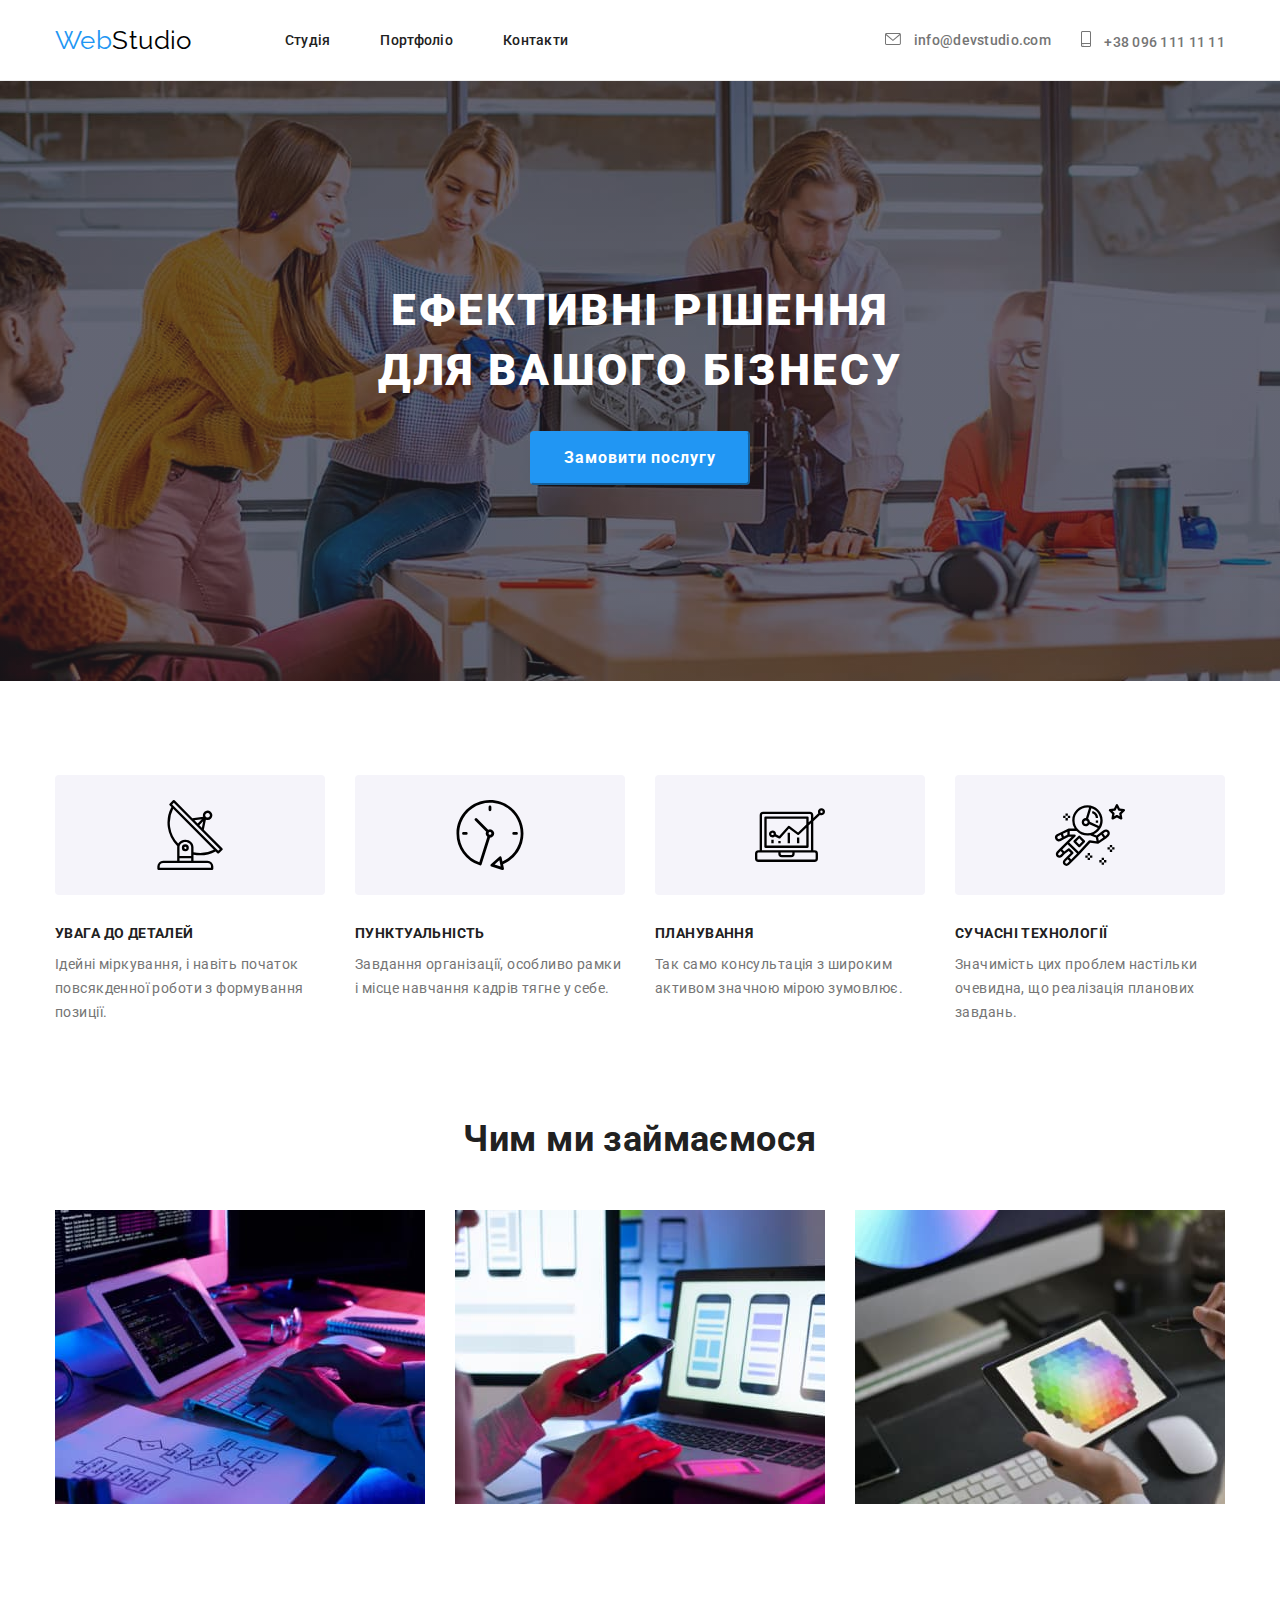
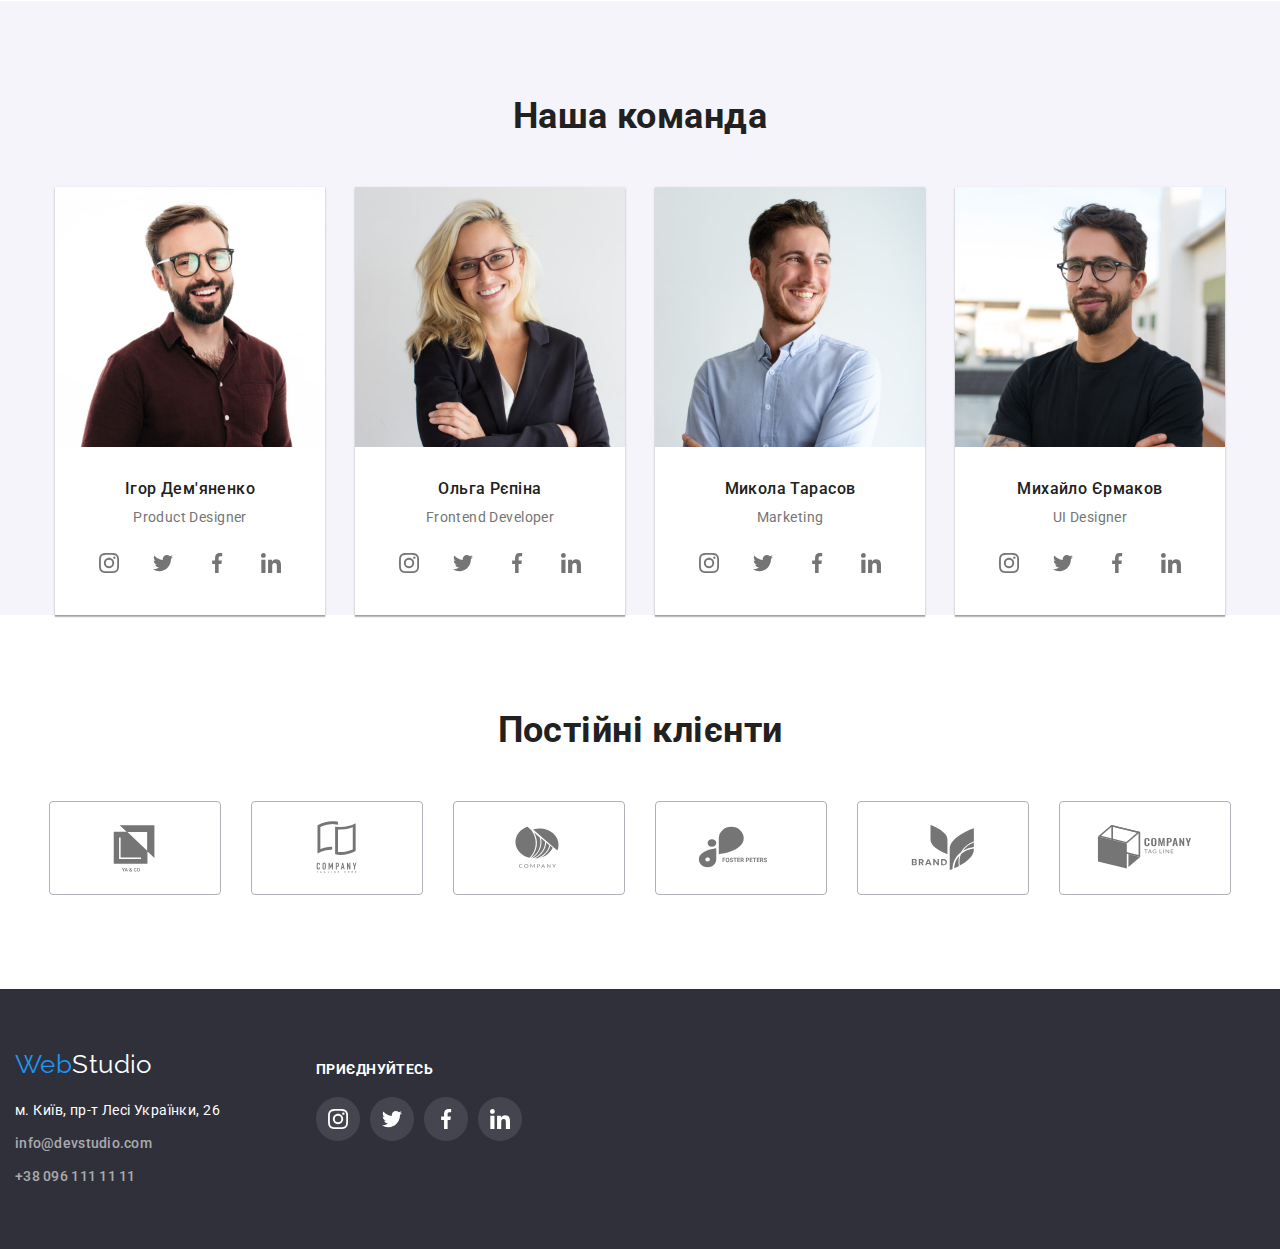
==== index.html @ 9c9692b7 "qqq" ====
<!DOCTYPE html>
<html lang="uk">
<head>
    <meta charset="UTF-8">
    <meta http-equiv="X-UA-Compatible" content="IE=edge">
    <meta name="viewport" content="width=device-width, initial-scale=1.0">
    <title>WebStudio</title>
    <link rel="stylesheet"
        href="https://cdnjs.cloudflare.com/ajax/libs/modern-normalize/1.1.0/modern-normalize.min.css">
    <link rel="stylesheet" href="./css/styles.css">
    <link rel="stylesheet"
        href="https://fonts.googleapis.com/css2?family=Raleway:wght@700&family=Roboto:wght@400;500;700;900&display=swap">
</head>

<body>
    <header class="border">
            <div class="container">
                <nav>
                     <a href="./index.html" class="studio"><span class="span-logo">Web</span>Studio</a>
                    <ul class="ul nav">
                        <li><a href="" class="nav-link">Студія</a></li>
                        <li><a href="./portfolio.html" class="nav-link">Портфоліо</a></li>
                        <li><a href="" class="nav-link">Контакти</a></li>
                    </ul>
                </nav>
                <ul class="ul header">
                    <Li><a href="mailto:info@devstudio.com" class="link">
                        <svg class="header-icon" width="16" height="12">
                        <use href="./img/icon.svg#mail"></use>
                    </svg>
                        info@devstudio.com</a></Li>
                   <Li><a href="tel:+380961111111" class="link">
                    <svg class="header-icon" width="10" height="16">
                        <use href="./img/icon.svg#smartphone"></use>
                    </svg>
                    
                    +38 096 111 11 11</a></Li>
                </ul>
            </div>
        </header>
        <main>
            <section class="main-section heroes">
                <div class="container">
                    <h1 class="main-title">Ефективні рішення<br>для вашого бізнесу</h1>
                    <button type="button" class="main-button">Замовити послугу</button>
                </div>
            </section>
            <section class="section section-tools">
                <div class="container">
                    <h2>
                        <!--Інструменти для рішень-->
                    </h2>
                    <ul class="ul tools">
                        <li class="li-tools">
                            <svg class="icon-tools" width="70px" height="70px">
                                <use href="./img/icon.svg#antenna"></use>
                            </svg>
                            <h3 class="tools-title">УВАГА ДО ДЕТАЛЕЙ</h3>
                            <p class="tools-text">Ідейні міркування, і навіть початок повсякденної роботи з формування позиції.</p>
                        </li>
                        <li class="li-tools">
                            <svg class="icon-tools" width=" 70px" height="70px">
                                <use href="./img/icon.svg#clock"></use>
                            </svg>
                            <h3 class="tools-title">ПУНКТУАЛЬНІСТЬ</h3>
                            <p class="tools-text">Завдання організації, особливо рамки і місце навчання кадрів тягне у себе.</p>
                        </li>
                        <li class="li-tools">
                            <svg class="icon-tools" width=" 70px" height="70px">
                                <use href="./img/icon.svg#diagram"></use>
                            </svg>
                            <h3 class="tools-title">ПЛАНУВАННЯ</h3>
                            <p class="tools-text">Так само консультація з широким активом значною мірою зумовлює.</p>
                        </li>
                        <li class="li-tools">
                            <svg class="icon-tools" width=" 70px" height="70px">
                                <use href="./img/icon.svg#astronaut"></use>
                            </svg>
                            <h3 class="tools-title">СУЧАСНІ ТЕХНОЛОГІЇ</h3>
                            <p class="tools-text">Значимість цих проблем настільки очевидна, що реалізація планових завдань.</p>
                        </li>
                    </ul>
                </div>
            </section>
            <section class="section">
                <div class="container">
                    <h2 class="secondary-title">Чим ми займаємося</h2>
                    <ul class="ul works">
                        <li><img src="./img/pc.jpg" alt="пк" width="370" height="294"></li>
                        <li><img src="./img/smart.jpg" alt="смартфон" width="370" height="294"></li>
                        <li><img src="./img/tablet.jpg" alt="планшет" width="370" height="294"></li>
                    </ul>
                </div>
            </section>
            <section class="section our-team">
                <div class="container">
                    <h2 class="secondary-title">Наша команда</h2>
                    <ul class="ul team">
                        <li class="shadow-team">
                            <img src="./img/designer.jpg" alt="Співробітник" width="270" height="260">
                           <div class="dream-team">
                            <h3 class="team-title">Ігор Дем'яненко</h3>
                            <p lang="en" class="title">Product Designer</p>
                         <div class="icon-team">
                            <div class="icon-hover">
                            <svg class="socials-icon" width="20" height="20">
                                <use href="./img/inst.svg#instagram"></use>
                            </svg>
                            </div>
                            <div class="icon-hover">
                            <svg class="socials-icon" width="20" height="20">
                                <use href="./img/socialset.svg#twitter"></use>
                            </svg>
                            </div>
                            <div class="icon-hover">
                            <svg class="socials-icon" width="20" height="20">
                                <use href="./img/socialset.svg#facebook"></use>
                            </svg>
                            </div>
                            <div class="icon-hover">
                            <svg class="socials-icon" width="20" height="20">
                                <use href="./img/socialset.svg#linkedin"></use>
                            </svg>
                            </div>
                         </div>
             </div>
                    </li>
                        <li class="shadow-team">
                            <img src="./img/frontend.jpg" alt="Співробітник" width="270" height="260">
                            <div class="dream-team">
                            <h3 class="team-title">Ольга Рєпіна</h3>
                            <p lang="en" class="title">Frontend Developer</p>
                            <div class="icon-team">
                                <div class="icon-hover">
                                    <svg class="socials-icon" width="20" height="20">
                                        <use href="./img/inst.svg#instagram"></use>
                                    </svg>
                                </div>
                                <div class="icon-hover">
                                    <svg class="socials-icon" width="20" height="20">
                                        <use href="./img/socialset.svg#twitter"></use>
                                    </svg>
                                </div>
                                <div class="icon-hover">
                                    <svg class="socials-icon" width="20" height="20">
                                        <use href="./img/socialset.svg#facebook"></use>
                                    </svg>
                                </div>
                                <div class="icon-hover">
                                    <svg class="socials-icon" width="20" height="20">
                                        <use href="./img/socialset.svg#linkedin"></use>
                                    </svg>
                                </div>
                            </div>
                        </div>  
                        </li>
                        <li class="shadow-team">
                            <img src="./img/marketing.jpg" alt="Співробітник" width="270" height="260">
                            <div class="dream-team">
                            <h3 class="team-title">Микола Тарасов</h3>
                            <p lang="en" class="title">Marketing</p>
                            <div class="icon-team">
                                <div class="icon-hover">
                                    <svg class="socials-icon" width="20" height="20">
                                        <use href="./img/inst.svg#instagram"></use>
                                    </svg>
                                </div>
                                <div class="icon-hover">
                                    <svg class="socials-icon" width="20" height="20">
                                        <use href="./img/socialset.svg#twitter"></use>
                                    </svg>
                                </div>
                                <div class="icon-hover">
                                    <svg class="socials-icon" width="20" height="20">
                                        <use href="./img/socialset.svg#facebook"></use>
                                    </svg>
                                </div>
                                <div class="icon-hover">
                                    <svg class="socials-icon" width="20" height="20">
                                        <use href="./img/socialset.svg#linkedin"></use>
                                    </svg>
                                </div>
                            </div>
                        </div> 
                        </li>
                        <li class="shadow-team">
                            <img src="./img/ui.jpg" alt="Співробітник" width="270" height="260">
                            <div class="dream-team">
                            <h3 class="team-title">Михайло Єрмаков</h3>
                            <p lang="en" class="title">UI Designer</p>
                            <div class="icon-team">
                                <div class="icon-hover">
                                    <svg class="socials-icon" width="20" height="20">
                                        <use href="./img/inst.svg#instagram"></use>
                                    </svg>
                                </div>
                                <div class="icon-hover">
                                    <svg class="socials-icon" width="20" height="20">
                                        <use href="./img/socialset.svg#twitter"></use>
                                    </svg>
                                </div>
                                <div class="icon-hover">
                                    <svg class="socials-icon" width="20" height="20">
                                        <use href="./img/socialset.svg#facebook"></use>
                                    </svg>
                                </div>
                                <div class="icon-hover">
                                    <svg class="socials-icon" width="20" height="20">
                                        <use href="./img/socialset.svg#linkedin"></use>
                                    </svg>
                                </div>
                            </div>
                            </div>
                        </li>
                    </ul>
                </div>
            </section>
            <section class="section container">
                <h2 class="secondary-title">Постійні клієнти</h2>
                <ul class="ul client">
                    <li class="icon-client">
                        <svg class="box-client" width="106" height="60">
                            <use href="./img/icon.svg#Logo"></use>
                        </svg>
                        <li class="icon-client">
                            <svg class="box-client" width="106" height="60">
                                <use href="./img/icon.svg#Logoa"></use>
                            </svg>
                        </li>
                        <li class="icon-client">
                            <svg class="box-client" width="106" height="60">
                                <use href="./img/icon.svg#Logob"></use>
                            </svg>
                        </li>
                        <li class="icon-client">
                            <svg class="box-client" width="106" height="60">
                                <use href="./img/icon.svg#Logoc"></use>
                            </svg>
                        </li>
                        <li class="icon-client">
                            <svg class="box-client" width="106" height="60">
                                <use href="./img/icon.svg#Logod"></use>
                            </svg>
                        </li>
                        <li class="icon-client">
                            <svg class="box-client" width="106" height="60">
                                <use href="./img/icon.svg#Logoe"></use>
                            </svg>
                        </li>
                    
                </ul>
            </section>
            
        </main>
        <footer class="footer">
            <div class="ttt">
            <div class="container join">
                <a href="./index.html" class="studio-footer"><span class="span-logo">Web</span>Studio</a>
                <address class="footer-address">
                    <ul class="ul tttt">
                        <li><a href="https://goo.gl/maps/Uojgi36pU9A2yynF6" class="address-link">м. Київ, пр-т Лесі
                                Українки, 26</a></li>
                        <li><a href="mailto:info@devstudio.com" class="link">info@devstudio.com</a></li>
                        <li><a href="tel:+380961111111" class="link">+38 096 111 11 11</a></li>
                    </ul>
                </address>
            </div>
        <div class="icon-teams">
            <h3 class="social-title">приєднуйтесь</h3>
            <ul class="last">
                <li class="icon-hovers">
                    <svg class="socials-icon" width="20" height="20">
                        <use href="./img/inst.svg#instagram"></use>
                    </svg>
                </li>
                <li class="icon-hovers">
                    <svg class="socials-icon" width="20" height="20">
                        <use href="./img/socialset.svg#twitter"></use>
                    </svg>
                </li>
                <li class="icon-hovers">
                    <svg class="socials-icon" width="20" height="20">
                        <use href="./img/socialset.svg#facebook"></use>
                    </svg>
                </li>
                <li class="icon-hovers">
                    <svg class="socials-icon" width="20" height="20">
                        <use href="./img/socialset.svg#linkedin"></use>
                    </svg>
                </li>
                </ul>
            </div>
        </div>
        </footer>
   </body>
</html>
---- css/styles.css ----
:root {
    --accent-color: #2196F3;
    --primery-color: #ffffff;
    --primery-text-color: #212121;
    --secondary-text-color: #757575;
    --secondary-wite-color: #F5F4FA;
}

body {
    background-color: var(--primery-color);
    color: var(--secondary-text-color);
    font-family: Roboto, sans-serif;
    font-weight: 400;
    letter-spacing: 0.03em;
    font-size: 14px;
    max-width: 1600px;
    margin-left: auto;
    margin-right: auto;
}

h1,
h2,
h3,
ul,
p {
    margin: 0;
    padding: 0;
}

.container {
    width: 1200px;
    padding-left: 15px;
    padding-right: 15px;
    margin-left: auto;
    margin-right: auto;
}



/* Лого */
.studio {
    color: #000000;
    font-family: raleway, sans-serif;
    font-size: 26px;
    line-height: 1.17;
    text-decoration: none;
    display: inline-block;
    margin-right: 93px;
}

.studio-footer {
    color: var(--primery-color);
    font-family: raleway, sans-serif;
    font-size: 26px;
    line-height: 1.17;
    text-decoration: none;
    display: inline-block;
    margin-bottom: 20px;
}

.span-logo,
.nav .current {
    color: var(--accent-color);
}

/*Посилання*/
.nav-link:hover,
.link:hover,
.nav-link:focus,
.link:focus,
.footer-address a:focus,
.footer-address a:hover {
    color: var(--accent-color);
}

.ul {
    list-style: none;
}

/* Навігація */
.nav-link {
    color: var(--primery-text-color);
    font-weight: 500;
    line-height: 1.17;
    letter-spacing: 0.02em;
    text-decoration: none;
    display: block;
    padding-top: 32px;
    padding-bottom: 32px;
}

.nav {
    display: flex;
}

.nav li:not(:last-child) {
    margin-right: 50px;
}

.link {
    color: var(--secondary-text-color);
    font-weight: 500;
    line-height: 1.17;
    letter-spacing: 0.02em;
    text-decoration: none;
}

.header {
    display: flex;
    margin-left: auto;
}

.header li:not(:last-child) {
    margin-right: 30px;
}

.container nav {
    display: flex;
    align-items: center;
}

header .container {
    display: flex;
   
}
.header-icon {
    margin-right: 10px;
    fill: currentColor;
}
.header{
align-items: center;}

.border {
    border-bottom: 1px solid #ECECEC
}

/* Герой */
.main-title {
    color: var(--primery-color);
    font-weight: 900;
    font-size: 44px;
    text-transform: uppercase;
    line-height: 1.36;
    letter-spacing: 0.06em;}

.main-button {
    background-color: var(--accent-color);
    color: var(--primery-color);
    border-color: var(--accent-color);
    cursor: pointer;
    font-size: 16px;
    line-height: 1.88;
    letter-spacing: 0.06em;
    margin-top: 30px;
    padding: 10px 32px;
    border-radius: 4px;
    font-weight: 700;
}

.main-section {
    padding-top: 200px;
    padding-bottom: 200px;
    text-align: center;
    margin-left: auto;
    margin-right: auto;
    
}
.heroes {
    background-color: #2F303A;
    background-image: linear-gradient(to right,
   rgba(47, 48, 58, 0.4),
   rgba(47, 48, 58, 0.4)),
     url(../img/heroes.jpg);
    max-width: 1600px;
    height: 600px;
    margin-left: auto;
    margin-right: auto;
    background-position: center;
}
    

/* Інструменти*/
.tools-title {
    color: var(--primery-text-color);
    font-size: 14px;
    line-height: 1.17;
    margin-bottom: 10px;
}

.secondary-title {
    color: var(--primery-text-color);
    font-size: 36px;
    line-height: 1.17;
    margin-bottom: 50px;
    text-align: center;
}

.section {
    padding-top: 94px;
    padding-bottom: 94px;
}

.icon-tools {
    display: flex;
    background-position: center;
    width: 270px;
    height: 120px;
    margin-right: 30px;
    padding-top: 25px;
    padding-bottom: 25px;
    border-radius: 4px;
    background: #F5F4FA;
    margin-bottom: 30px;
}



.tools-text{line-height: 24px;
}

.tools {
    display: flex;
    flex-wrap: wrap;
    }
    
.section-tools{ padding-bottom: 0%;}
.li-tools {
    width: calc((100% - 90px) / 4);
}

.li-tools:not(:last-child) {
    margin-right: 30px;
}

/*Роботи*/
.works {
    display: flex;
    align-items: center;
}

.works li:not(:last-child) {
    margin-right: 30px;
}

/*Команда*/
.dream-team{
    padding-top: 30px;
    padding-bottom: 30px;
}
.team-title {
    color: var(--primery-text-color);
    font-weight: 500;
    font-size: 16px;
    line-height: 1.17;
    text-align: center;
}

.title {
    margin-top: 10px;
    text-align: center;
}

.team {
    display: flex;
   
}

.shadow-team{
    box-shadow: 0px 1px 3px rgba(0, 0, 0, 0.12), 0px 1px 1px rgba(0, 0, 0, 0.14), 0px 2px 1px rgba(0, 0, 0, 0.2);
}
.team li:not(:last-child) {
    margin-right: 30px;
    
}

.our-team {
    background-color: var(--secondary-wite-color);
    padding-bottom: 0px;
}

.team li {
    background-color: var(--primery-color);
}

/*Футер*/
.footer {
    padding-top: 60px;
    padding-bottom: 60px;
    background-color: #2F303A;
    }


.footer-address a {
    color: rgba(256, 256, 256, 0.6);
    line-height: 1.71;
    text-decoration: none;
    font-style: normal;
}

.footer-address li:not(:last-child) {
    margin-bottom: 9px;
}

.footer-address .address-link {
    color: var(--primery-color);
    text-decoration: none;
    
}

/* Фільтр портфоліо*/
.button {
    cursor: pointer;
    font-family: roboto, sans-serif;
    font-style: normal;
    font-weight: 500;
    font-size: 16px;
    line-height: 1.63;
    letter-spacing: 0.03em;
    padding-top: 6px;
    padding-bottom: 6px;
    border-radius: 4px;
    border: none;
     padding-left: 22px; 
    padding-right: 22px;
}
.button-filter{margin-bottom: 50px;}

.button:hover,
.button:focus {
    color: var(--primery-color);
    background-color: var(--accent-color);
    border-color: var(--accent-color);
    box-shadow: 0px 3px 1px rgba(0, 0, 0, 0.1), 0px 1px 2px rgba(0, 0, 0, 0.08), 0px 2px 2px rgba(0, 0, 0, 0.12);
}

.button-filter {
    display: flex;
    justify-content: center;
}


.button-filter li:not(:last-child) {
    margin-right: 8px;
}
.filter{ padding: 20px 24px;
border-bottom: 1px solid #EEEEEE;
border-right: 1px solid #EEEEEE;
border-left: 1px solid #EEEEEE;}


.portfolio-title {
    color: var(--primery-text-color);
    font-size: 18px;
    line-height: 2;
    letter-spacing: 0.06em;
    margin-bottom: 4px;

}

.portfolio-text {
    font-size: 16px;
    line-height: 1.88;
    font-weight: 400;
}

.portfolio {
    display: flex;
    flex-wrap: wrap;
    
}

.portfolio li {
    margin-bottom: 30px;
    margin-right: 30px;
}

.portfolio li:nth-child(3n) {
    margin-right: 0px;
}

.portfolio li:nth-last-child(-n + 3) {
    margin-bottom: 0px;
}

.portfolio li:hover,
.portfolio li:focus {
    box-shadow: 0px 1px 1px rgba(0, 0, 0, 0.12), 0px 4px 4px rgba(0, 0, 0, 0.06), 1px 4px 6px rgba(0, 0, 0, 0.16);
}

.portfolio .link {
    cursor: default;
    color: var(--secondary-text-color);
}

.current {
    text-decoration: none;
}

.dream-team{
    text-align: center;
    justify-content: center;
}
.icon-team{
    display: flex;
     margin-top: 16px;
     fill: currentColor;
     justify-content: center;
     
}
.icon-hover{
        display: flex;
        height: 44px;
        width: 44px;
        padding: 12px;
        border-radius: 50%;
        margin-right: 10px;
 }
.icon-hover:last-child{margin-right: 0px;}
.icon-hover:hover,
.icon-hover:focus {
    cursor: pointer;
    background-color: var(--accent-color);
    fill: var(--primery-color);}

    .client{
            fill: currentColor;
            
            display: flex;
            margin-top: 50px;
            text-align: center;
        justify-content: center;}
.icon-client{
    display: flex;  
    padding-left: 32px; 
    padding-right: 32px;
    padding-top: 16px;
    padding-bottom: 16px;
    border: 1px solid #AFB1B8;
    margin-right: 30px;
    border-radius: 4px;
}
            
.icon-client:last-child{margin-right: 0px;}
.icon-client:hover, .icon-client:focus{cursor: pointer;
    background-color: var(--accent-color);
    fill: var(--primery-color);
}
.social-title{
    display: flex;
    font-size: 14px;
     line-height: 1.17;
      font-weight: 700;
    color: var(--primery-color);
    text-transform: uppercase;
    margin-bottom: 20px;
    margin-top: 12px;
}
.icon-hovers{
        display: flex;
        height: 44px;
        width: 44px;
        padding: 12px;
        border-radius: 50%;
        margin-right: 10px;
        background-image: linear-gradient(to right,
                    rgba(255, 255, 255, 0.1),
                    rgba(255, 255, 255, 0.1));
}
.icon-teams {
    margin-left: 70px;
    fill: white;
    }
.icon-hovers:focus, .icon-hovers:hover{
    cursor: pointer;
      background-color: var(--accent-color);
    fill: var(--primery-color);
    }


.last{display: flex;
align-items: center;}
.footer{display: flex;}
.ttt{display: flex;}
  .join{width: 246px;}
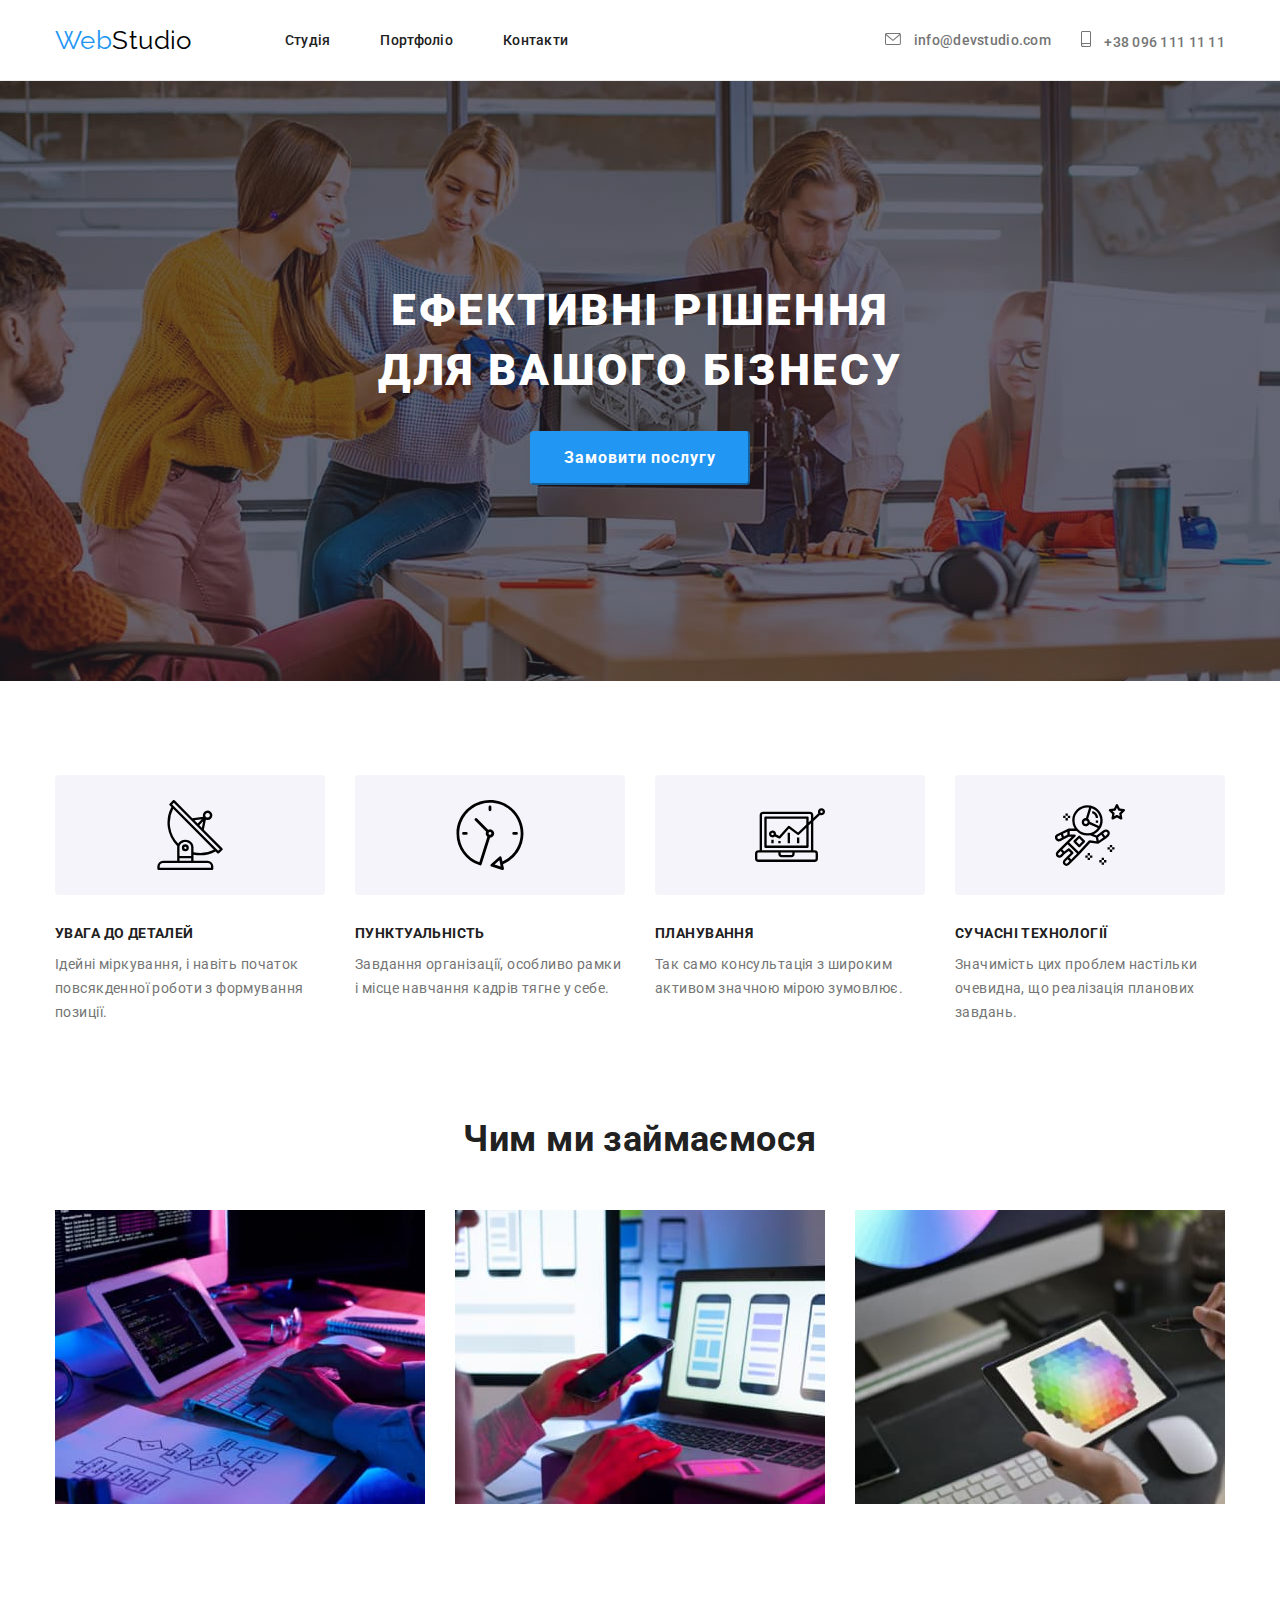
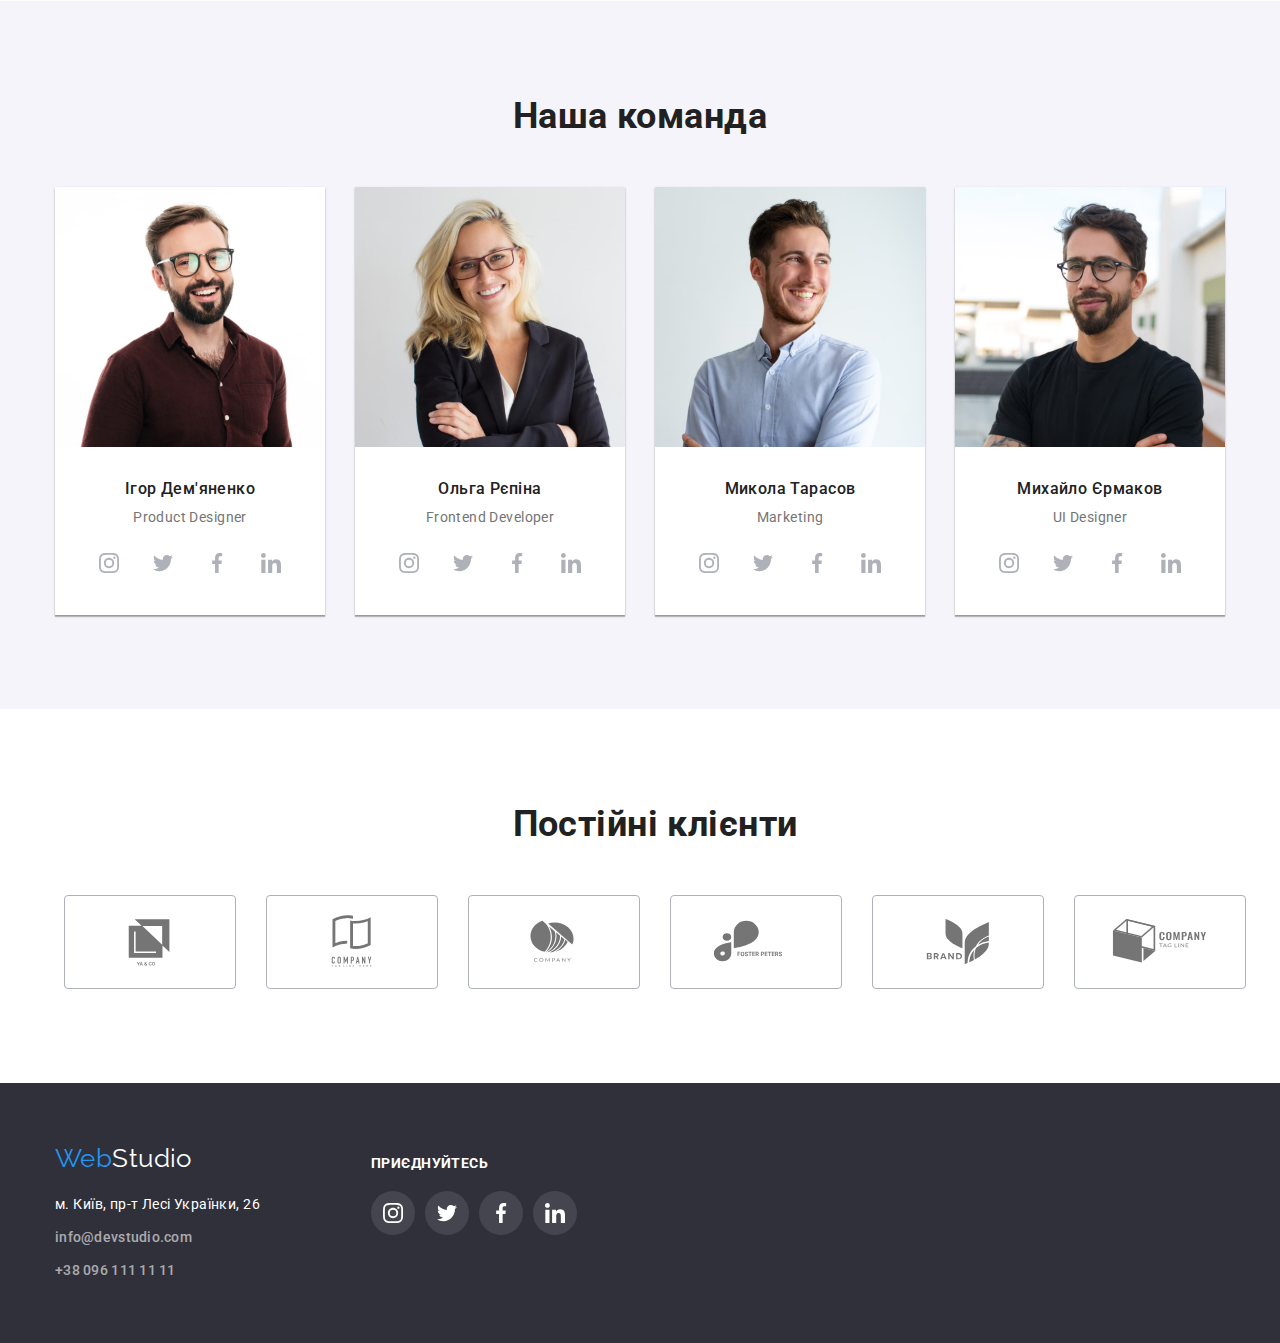
==== commit b9321ee7: "focus" ====
--- a/index.html
+++ b/index.html
@@ -52,30 +52,38 @@
                     </h2>
                     <ul class="ul tools">
                         <li class="li-tools">
-                            <svg class="icon-tools" width="70px" height="70px">
+                            <div class="icon-tools"  tabindex="0">
+                            <svg class="antenna" width="70" height="70">
                                 <use href="./img/icon.svg#antenna"></use>
                             </svg>
+                            </div>
                             <h3 class="tools-title">УВАГА ДО ДЕТАЛЕЙ</h3>
                             <p class="tools-text">Ідейні міркування, і навіть початок повсякденної роботи з формування позиції.</p>
                         </li>
                         <li class="li-tools">
-                            <svg class="icon-tools" width=" 70px" height="70px">
+                            <div class="icon-tools"  tabindex="0">
+                            <svg class="clock" width=" 70" height="70">
                                 <use href="./img/icon.svg#clock"></use>
                             </svg>
+                            </div>
                             <h3 class="tools-title">ПУНКТУАЛЬНІСТЬ</h3>
                             <p class="tools-text">Завдання організації, особливо рамки і місце навчання кадрів тягне у себе.</p>
                         </li>
                         <li class="li-tools">
-                            <svg class="icon-tools" width=" 70px" height="70px">
+                            <div class="icon-tools"  tabindex="0">
+                            <svg class="diagram" width=" 70" height="70">
                                 <use href="./img/icon.svg#diagram"></use>
                             </svg>
+                            </div>
                             <h3 class="tools-title">ПЛАНУВАННЯ</h3>
                             <p class="tools-text">Так само консультація з широким активом значною мірою зумовлює.</p>
                         </li>
                         <li class="li-tools">
-                            <svg class="icon-tools" width=" 70px" height="70px">
+                            <div class="icon-tools"  tabindex="0">
+                            <svg class="astronaut" width=" 70" height="70">
                                 <use href="./img/icon.svg#astronaut"></use>
                             </svg>
+                            </div>
                             <h3 class="tools-title">СУЧАСНІ ТЕХНОЛОГІЇ</h3>
                             <p class="tools-text">Значимість цих проблем настільки очевидна, що реалізація планових завдань.</p>
                         </li>
@@ -102,22 +110,22 @@
                             <h3 class="team-title">Ігор Дем'яненко</h3>
                             <p lang="en" class="title">Product Designer</p>
                          <div class="icon-team">
-                            <div class="icon-hover">
+                            <div class="icon-hover"  tabindex="0">
                             <svg class="socials-icon" width="20" height="20">
                                 <use href="./img/inst.svg#instagram"></use>
                             </svg>
                             </div>
-                            <div class="icon-hover">
+                            <div class="icon-hover"  tabindex="0">
                             <svg class="socials-icon" width="20" height="20">
                                 <use href="./img/socialset.svg#twitter"></use>
                             </svg>
                             </div>
-                            <div class="icon-hover">
+                            <div class="icon-hover"  tabindex="0">
                             <svg class="socials-icon" width="20" height="20">
                                 <use href="./img/socialset.svg#facebook"></use>
                             </svg>
                             </div>
-                            <div class="icon-hover">
+                            <div class="icon-hover"  tabindex="0">
                             <svg class="socials-icon" width="20" height="20">
                                 <use href="./img/socialset.svg#linkedin"></use>
                             </svg>
@@ -131,22 +139,22 @@
                             <h3 class="team-title">Ольга Рєпіна</h3>
                             <p lang="en" class="title">Frontend Developer</p>
                             <div class="icon-team">
-                                <div class="icon-hover">
+                                <div class="icon-hover"  tabindex="0">
                                     <svg class="socials-icon" width="20" height="20">
                                         <use href="./img/inst.svg#instagram"></use>
                                     </svg>
                                 </div>
-                                <div class="icon-hover">
+                                <div class="icon-hover"  tabindex="0">
                                     <svg class="socials-icon" width="20" height="20">
                                         <use href="./img/socialset.svg#twitter"></use>
                                     </svg>
                                 </div>
-                                <div class="icon-hover">
+                                <div class="icon-hover"  tabindex="0">
                                     <svg class="socials-icon" width="20" height="20">
                                         <use href="./img/socialset.svg#facebook"></use>
                                     </svg>
                                 </div>
-                                <div class="icon-hover">
+                                <div class="icon-hover"  tabindex="0">
                                     <svg class="socials-icon" width="20" height="20">
                                         <use href="./img/socialset.svg#linkedin"></use>
                                     </svg>
@@ -160,22 +168,22 @@
                             <h3 class="team-title">Микола Тарасов</h3>
                             <p lang="en" class="title">Marketing</p>
                             <div class="icon-team">
-                                <div class="icon-hover">
+                                <div class="icon-hover"  tabindex="0">
                                     <svg class="socials-icon" width="20" height="20">
                                         <use href="./img/inst.svg#instagram"></use>
                                     </svg>
                                 </div>
-                                <div class="icon-hover">
+                                <div class="icon-hover"  tabindex="0">
                                     <svg class="socials-icon" width="20" height="20">
                                         <use href="./img/socialset.svg#twitter"></use>
                                     </svg>
                                 </div>
-                                <div class="icon-hover">
+                                <div class="icon-hover"  tabindex="0">
                                     <svg class="socials-icon" width="20" height="20">
                                         <use href="./img/socialset.svg#facebook"></use>
                                     </svg>
                                 </div>
-                                <div class="icon-hover">
+                                <div class="icon-hover"  tabindex="0">
                                     <svg class="socials-icon" width="20" height="20">
                                         <use href="./img/socialset.svg#linkedin"></use>
                                     </svg>
@@ -189,22 +197,22 @@
                             <h3 class="team-title">Михайло Єрмаков</h3>
                             <p lang="en" class="title">UI Designer</p>
                             <div class="icon-team">
-                                <div class="icon-hover">
+                                <div class="icon-hover"  tabindex="0">
                                     <svg class="socials-icon" width="20" height="20">
                                         <use href="./img/inst.svg#instagram"></use>
                                     </svg>
                                 </div>
-                                <div class="icon-hover">
+                                <div class="icon-hover"  tabindex="0">
                                     <svg class="socials-icon" width="20" height="20">
                                         <use href="./img/socialset.svg#twitter"></use>
                                     </svg>
                                 </div>
-                                <div class="icon-hover">
+                                <div class="icon-hover"  tabindex="0">
                                     <svg class="socials-icon" width="20" height="20">
                                         <use href="./img/socialset.svg#facebook"></use>
                                     </svg>
                                 </div>
-                                <div class="icon-hover">
+                                <div class="icon-hover"  tabindex="0">
                                     <svg class="socials-icon" width="20" height="20">
                                         <use href="./img/socialset.svg#linkedin"></use>
                                     </svg>
@@ -216,45 +224,48 @@
                 </div>
             </section>
             <section class="section container">
+            <div class="container">
                 <h2 class="secondary-title">Постійні клієнти</h2>
+                
                 <ul class="ul client">
-                    <li class="icon-client">
+                    <li class="icon-client"  tabindex="0">
                         <svg class="box-client" width="106" height="60">
-                            <use href="./img/icon.svg#Logo"></use>
+                            <use  href="./img/icon.svg#Logo"></use>
                         </svg>
-                        <li class="icon-client">
+                        <li class="icon-client"  tabindex="0">
                             <svg class="box-client" width="106" height="60">
                                 <use href="./img/icon.svg#Logoa"></use>
                             </svg>
                         </li>
-                        <li class="icon-client">
-                            <svg class="box-client" width="106" height="60">
-                                <use href="./img/icon.svg#Logob"></use>
-                            </svg>
-                        </li>
-                        <li class="icon-client">
-                            <svg class="box-client" width="106" height="60">
-                                <use href="./img/icon.svg#Logoc"></use>
-                            </svg>
-                        </li>
-                        <li class="icon-client">
-                            <svg class="box-client" width="106" height="60">
-                                <use href="./img/icon.svg#Logod"></use>
-                            </svg>
-                        </li>
-                        <li class="icon-client">
-                            <svg class="box-client" width="106" height="60">
-                                <use href="./img/icon.svg#Logoe"></use>
+                        <li class="icon-client"  tabindex="0">
+                            <svg class="box-client" width="106" height="60">
+                                <use  href="./img/icon.svg#Logob"></use>
+                            </svg>
+                        </li>
+                        <li class="icon-client"  tabindex="0">
+                            <svg class="box-client" width="106" height="60">
+                                <use   href="./img/icon.svg#Logoc"></use>
+                            </svg>
+                        </li>
+                        <li class="icon-client"  tabindex="0">
+                            <svg class="box-client" width="106" height="60">
+                                <use   href="./img/icon.svg#Logod"></use>
+                            </svg>
+                        </li>
+                        <li class="icon-client" tabindex="0">
+                            <svg class="box-client" width="106" height="60">
+                                <use   href="./img/icon.svg#Logoe"></use>
                             </svg>
                         </li>
                     
                 </ul>
+            </div>
             </section>
             
         </main>
         <footer class="footer">
-            <div class="ttt">
-            <div class="container join">
+            <div class="ttt container">
+            <div class="join">
                 <a href="./index.html" class="studio-footer"><span class="span-logo">Web</span>Studio</a>
                 <address class="footer-address">
                     <ul class="ul tttt">
@@ -268,27 +279,32 @@
         <div class="icon-teams">
             <h3 class="social-title">приєднуйтесь</h3>
             <ul class="last">
-                <li class="icon-hovers">
+                <li class="icon-hovers"  tabindex="0">
                     <svg class="socials-icon" width="20" height="20">
                         <use href="./img/inst.svg#instagram"></use>
                     </svg>
+                    
                 </li>
-                <li class="icon-hovers">
+                <li class="icon-hovers"  tabindex="0">
                     <svg class="socials-icon" width="20" height="20">
                         <use href="./img/socialset.svg#twitter"></use>
                     </svg>
+                   
                 </li>
-                <li class="icon-hovers">
+                <li class="icon-hovers"  tabindex="0"> 
                     <svg class="socials-icon" width="20" height="20">
                         <use href="./img/socialset.svg#facebook"></use>
                     </svg>
-                </li>
-                <li class="icon-hovers">
+                   
+                </li> 
+                <li class="icon-hovers"  tabindex="0"> 
                     <svg class="socials-icon" width="20" height="20">
                         <use href="./img/socialset.svg#linkedin"></use>
                     </svg>
+                    
                 </li>
-                </ul>
+            
+        </ul>
             </div>
         </div>
         </footer>
--- a/css/styles.css
+++ b/css/styles.css
@@ -13,9 +13,7 @@
     font-weight: 400;
     letter-spacing: 0.03em;
     font-size: 14px;
-    max-width: 1600px;
-    margin-left: auto;
-    margin-right: auto;
+    ;
 }
 
 h1,
@@ -201,17 +199,17 @@
 }
 
 .icon-tools {
-    display: flex;
-    background-position: center;
-    width: 270px;
+   width: 270px;
     height: 120px;
-    margin-right: 30px;
-    padding-top: 25px;
-    padding-bottom: 25px;
     border-radius: 4px;
     background: #F5F4FA;
     margin-bottom: 30px;
-}
+    display: flex;
+    align-items: center;
+    justify-content: center;
+    }
+
+
 
 
 
@@ -227,6 +225,7 @@
 .li-tools {
     width: calc((100% - 90px) / 4);
 }
+ 
 
 .li-tools:not(:last-child) {
     margin-right: 30px;
@@ -275,7 +274,7 @@
 
 .our-team {
     background-color: var(--secondary-wite-color);
-    padding-bottom: 0px;
+   
 }
 
 .team li {
@@ -441,10 +440,13 @@
 }
             
 .icon-client:last-child{margin-right: 0px;}
-.icon-client:hover, .icon-client:focus{cursor: pointer;
-    background-color: var(--accent-color);
-    fill: var(--primery-color);
-}
+.icon-client:hover, 
+.icon-client:focus {cursor: pointer;
+    border-color: var(--accent-color);
+    fill: var(--accent-color);
+}
+.box-client:hover, .box-client:focus{color: var(--accent-color);}
+
 .social-title{
     display: flex;
     font-size: 14px;
@@ -455,6 +457,12 @@
     margin-bottom: 20px;
     margin-top: 12px;
 }
+
+
+.socials-icon{
+    color:#AFB1B8;
+  }
+
 .icon-hovers{
         display: flex;
         height: 44px;
@@ -470,9 +478,9 @@
     margin-left: 70px;
     fill: white;
     }
-.icon-hovers:focus, .icon-hovers:hover{
+.icon-hovers:hover, .icon-hovers:focus{
     cursor: pointer;
-      background-color: var(--accent-color);
+    background-color: var(--accent-color);
     fill: var(--primery-color);
     }
 
@@ -481,4 +489,7 @@
 align-items: center;}
 .footer{display: flex;}
 .ttt{display: flex;}
-  .join{width: 246px;}+  .join{width: 246px;}
+  
+  
+
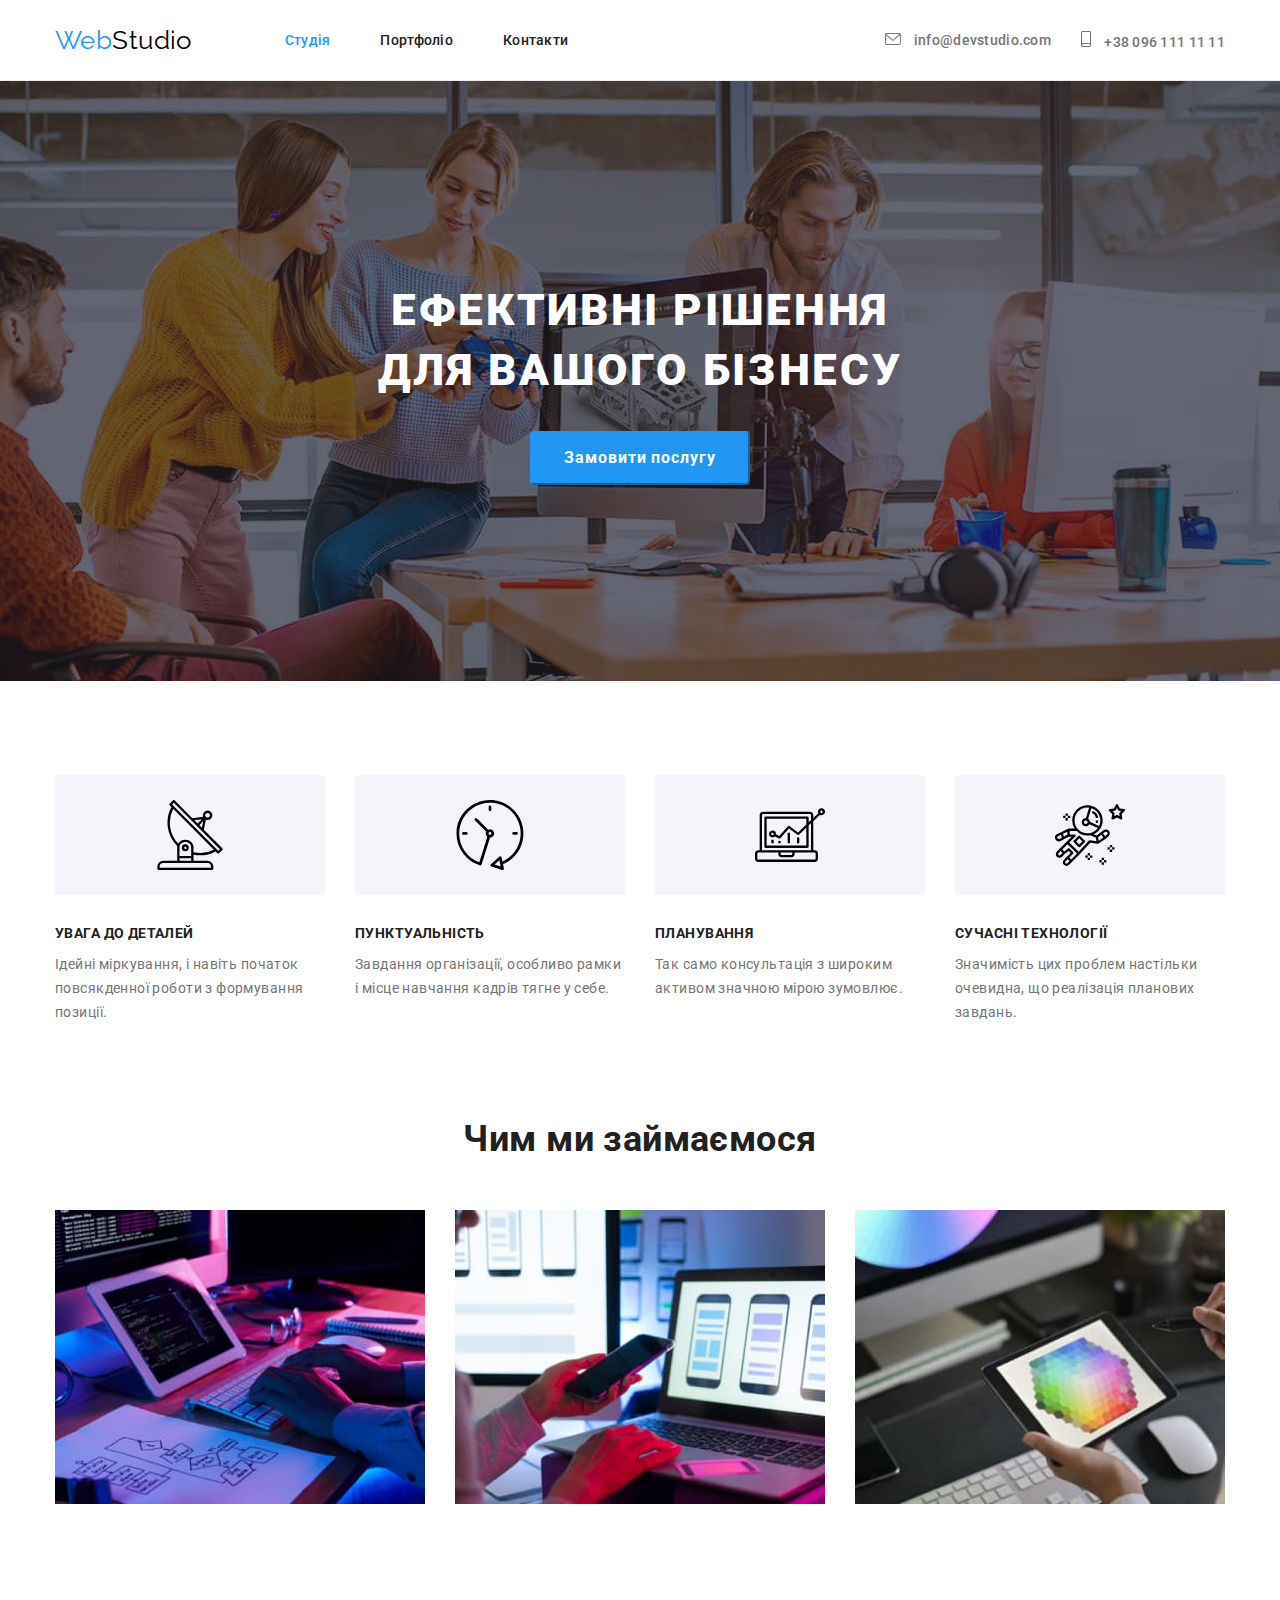
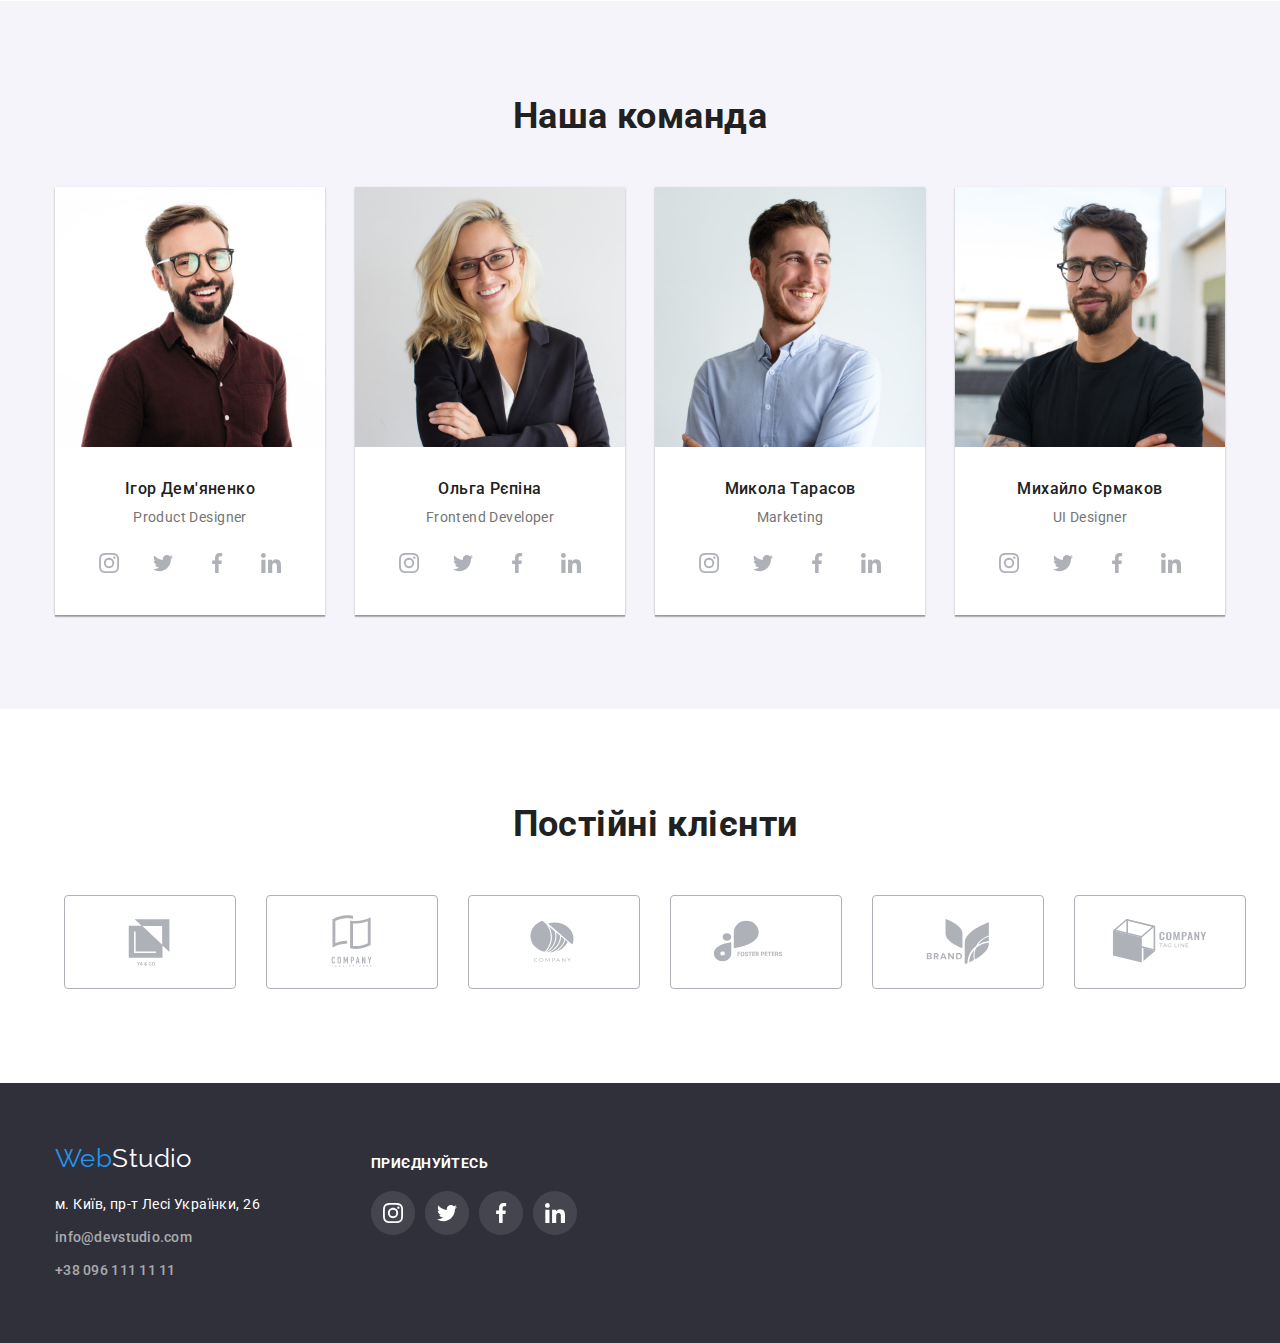
==== commit 9ad44bf0: "sunday" ====
--- a/index.html
+++ b/index.html
@@ -18,7 +18,7 @@
                 <nav>
                      <a href="./index.html" class="studio"><span class="span-logo">Web</span>Studio</a>
                     <ul class="ul nav">
-                        <li><a href="" class="nav-link">Студія</a></li>
+                        <li><a href="" class="nav-link current">Студія</a></li>
                         <li><a href="./portfolio.html" class="nav-link">Портфоліо</a></li>
                         <li><a href="" class="nav-link">Контакти</a></li>
                     </ul>
@@ -310,3 +310,4 @@
         </footer>
    </body>
 </html>
+
--- a/css/styles.css
+++ b/css/styles.css
@@ -490,6 +490,9 @@
 .footer{display: flex;}
 .ttt{display: flex;}
   .join{width: 246px;}
+  .box-client{
+    color: #AFB1B8;
+  }
   
   
 
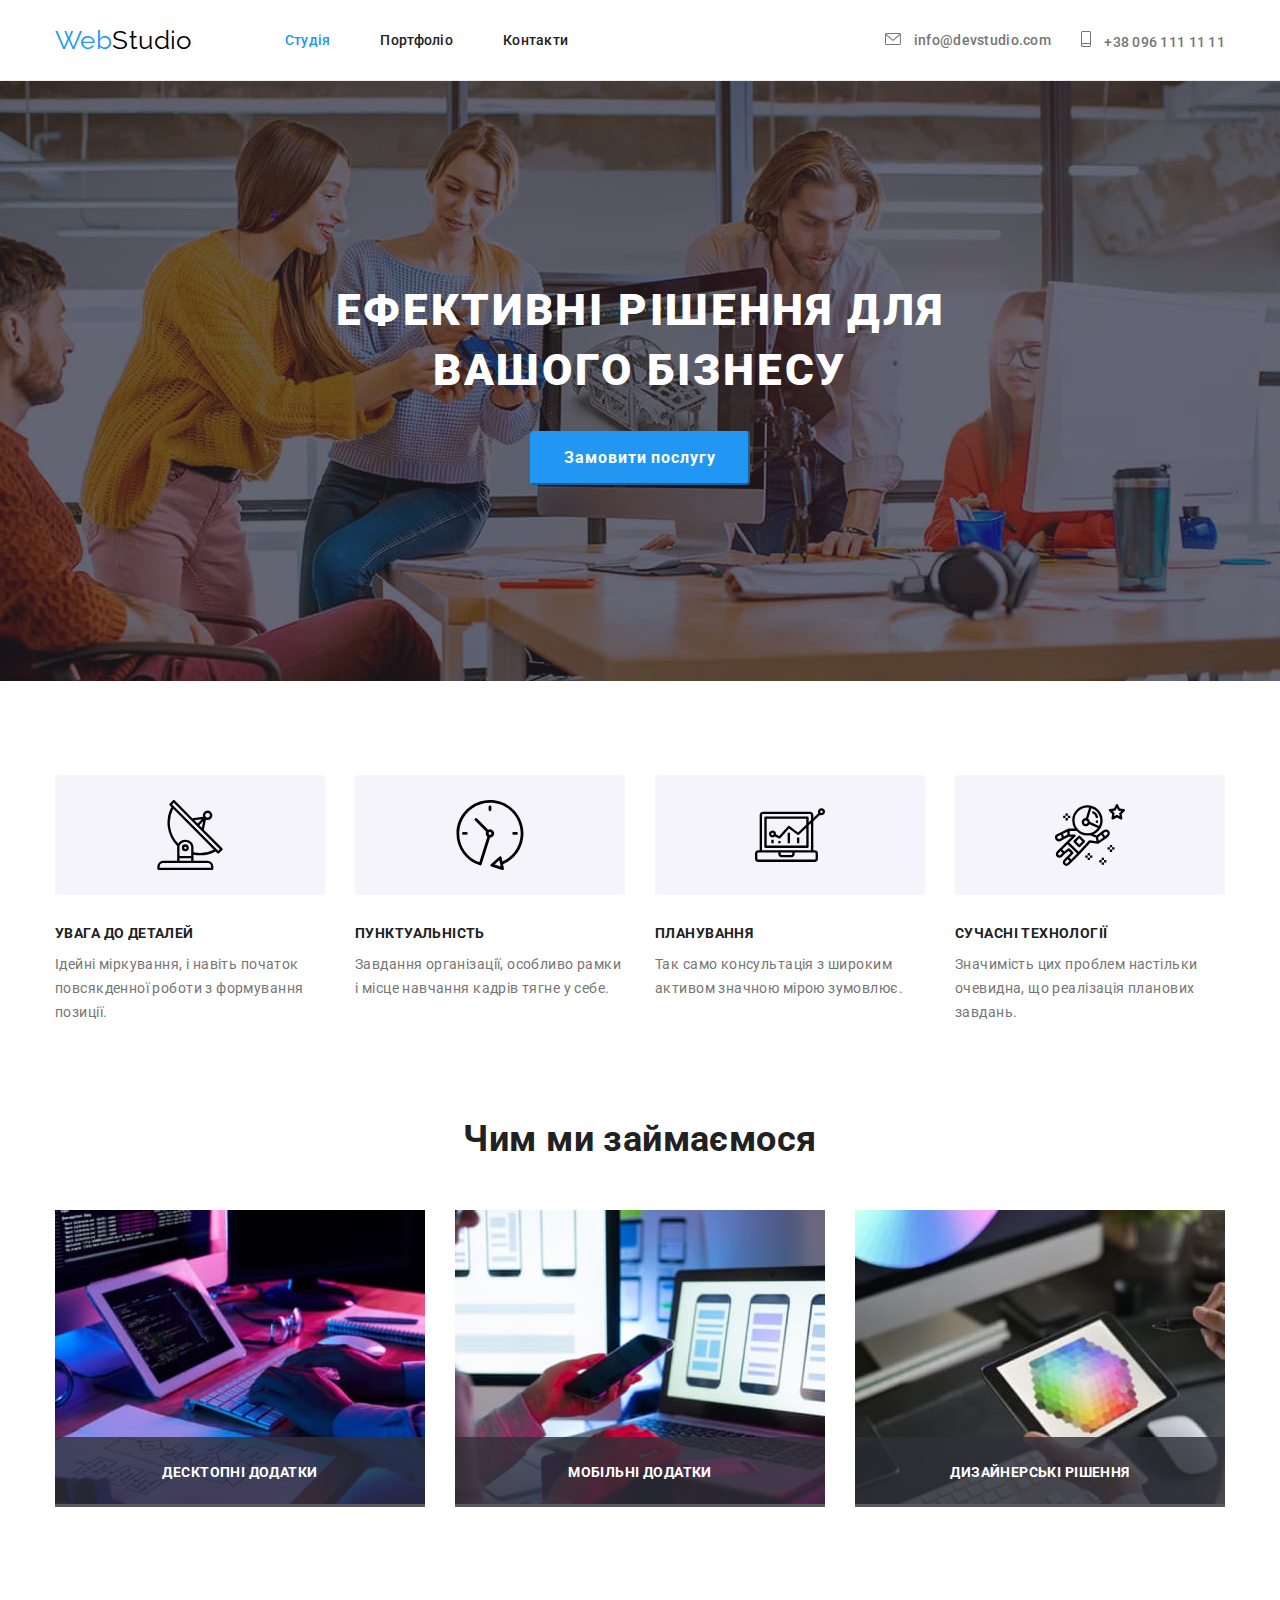
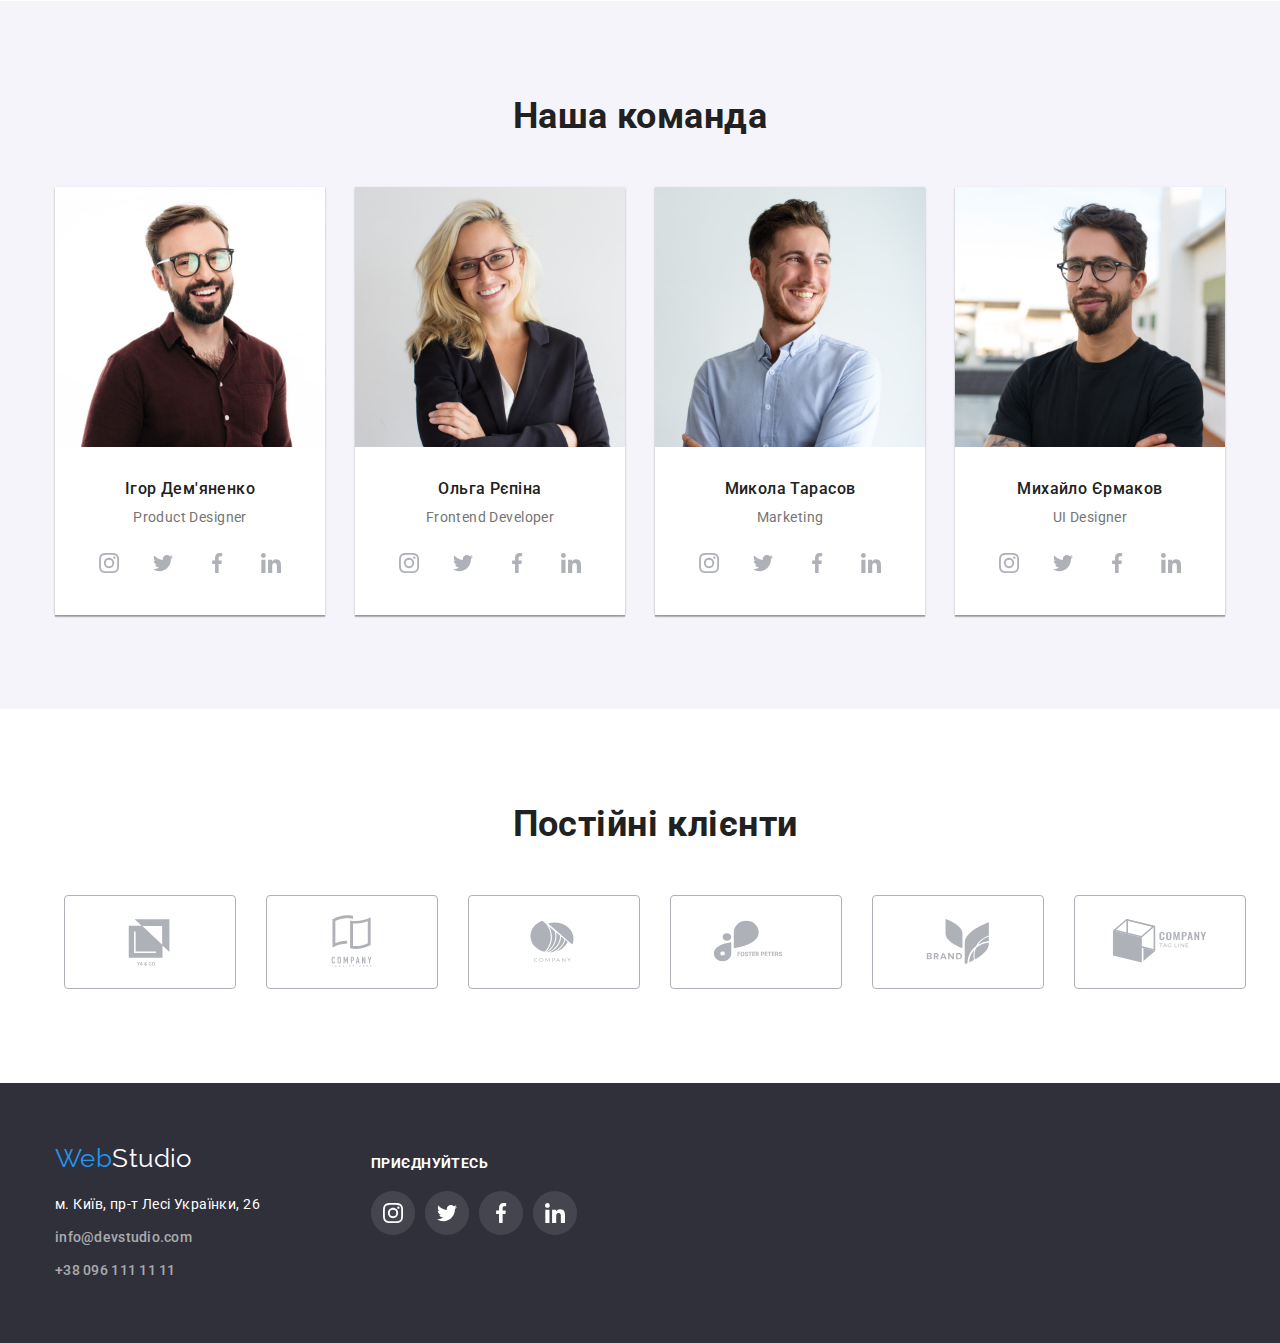
==== commit 28e57221: "five" ====
--- a/index.html
+++ b/index.html
@@ -41,8 +41,17 @@
         <main>
             <section class="main-section heroes">
                 <div class="container">
-                    <h1 class="main-title">Ефективні рішення<br>для вашого бізнесу</h1>
-                    <button type="button" class="main-button">Замовити послугу</button>
+                    <h1 class="main-title">Ефективні рішення для<br> вашого бізнесу</h1>
+                    <button data-modal-open type="button" class="main-button">Замовити послугу</button>
+                </div>
+                <div class="backdrop is-hidden" data-modal>
+                    <div class="modal">
+                     <button class="torba" data-modal-close> 
+                        <svg class="close" width="18" height="18">
+                            <use href="./img/symbol-defs.svg#close-balck"></use>
+                        </svg>
+                    </button>
+                    </div>
                 </div>
             </section>
             <section class="section section-tools">
@@ -94,9 +103,15 @@
                 <div class="container">
                     <h2 class="secondary-title">Чим ми займаємося</h2>
                     <ul class="ul works">
-                        <li><img src="./img/pc.jpg" alt="пк" width="370" height="294"></li>
-                        <li><img src="./img/smart.jpg" alt="смартфон" width="370" height="294"></li>
-                        <li><img src="./img/tablet.jpg" alt="планшет" width="370" height="294"></li>
+                        <li class="second-works"><img src="./img/pc.jpg" alt="пк" width="370" height="294">
+                            <h3 class="test-work">Десктопні додатки</h3>
+                        </li>
+                        <li class="second-works"><img src="./img/smart.jpg" alt="смартфон" width="370" height="294">
+                            <h3 class="test-work">Мобільні додатки</h3>
+                        </li>
+                        <li class="second-works"><img src="./img/tablet.jpg" alt="планшет" width="370" height="294">
+                        <h3 class="test-work">Дизайнерські рішення</h3>
+                        </li>
                     </ul>
                 </div>
             </section>
@@ -308,6 +323,7 @@
             </div>
         </div>
         </footer>
+        <script src="./js/modal.js"></script>
    </body>
 </html>
 
--- a/css/styles.css
+++ b/css/styles.css
@@ -85,6 +85,8 @@
     display: block;
     padding-top: 32px;
     padding-bottom: 32px;
+    position: relative;
+    transition: 250ms cubic-bezier(0.4, 0, 0.2, 1);
 }
 
 .nav {
@@ -101,6 +103,7 @@
     line-height: 1.17;
     letter-spacing: 0.02em;
     text-decoration: none;
+    transition: 250ms cubic-bezier(0.4, 0, 0.2, 1);
 }
 
 .header {
@@ -115,6 +118,7 @@
 .container nav {
     display: flex;
     align-items: center;
+
 }
 
 header .container {
@@ -294,6 +298,7 @@
     line-height: 1.71;
     text-decoration: none;
     font-style: normal;
+    transition: 250ms cubic-bezier(0.4, 0, 0.2, 1);
 }
 
 .footer-address li:not(:last-child) {
@@ -335,6 +340,7 @@
 .button-filter {
     display: flex;
     justify-content: center;
+transition: 250ms cubic-bezier(0.4, 0, 0.2, 1);
 }
 
 
@@ -404,6 +410,7 @@
      margin-top: 16px;
      fill: currentColor;
      justify-content: center;
+    transition: 250ms cubic-bezier(0.4, 0, 0.2, 1);
      
 }
 .icon-hover{
@@ -437,6 +444,7 @@
     border: 1px solid #AFB1B8;
     margin-right: 30px;
     border-radius: 4px;
+    transition: 250ms cubic-bezier(0.4, 0, 0.2, 1);
 }
             
 .icon-client:last-child{margin-right: 0px;}
@@ -461,6 +469,7 @@
 
 .socials-icon{
     color:#AFB1B8;
+    transition: 250ms cubic-bezier(0.4, 0, 0.2, 1);
   }
 
 .icon-hovers{
@@ -490,9 +499,118 @@
 .footer{display: flex;}
 .ttt{display: flex;}
   .join{width: 246px;}
-  .box-client{
-    color: #AFB1B8;
+  .box-client {
+      color: #AFB1B8;
   }
   
-  
-
+.backdrop{
+    position: fixed;
+    top: 0;
+    left: 0;  
+    width: 100%;
+    height: 100%;
+    background-color: rgba(0, 0, 0, 0.2);
+   
+    
+    transition: opacity 250ms cubic-bezier(0.4, 0, 0.2, 1);
+}
+.backdrop.is-hidden .modal {
+    transform: translate(-50%, -50%) scale(1.5);
+}
+.modal{
+    min-width: 528px;
+    min-height: 581px;
+    background-color: #ffffff;
+    border-radius: 4px;
+    position: absolute;
+    top: 50%;
+    left: 50%;
+    transform: translate(-50%, -50%) scale(1);
+    transition: opacity 250ms cubic-bezier(0.4, 0, 0.2, 1);
+   }
+  .backdrop.is-hidden{
+    opacity: 0;
+    pointer-events: none;
+    visibility: hidden;
+  } 
+.torba{
+    width: 30px;
+    height: 30px;
+    display: flex;
+    align-items: center;
+    justify-content: center;
+    border-radius: 50%;
+    border: 1px solid rgba(0, 0, 0, 0.1);
+    background-color: var(--primery-color);
+    margin-left: 490px;
+    margin-top: 8px;
+    margin-right: 8px;
+    cursor: pointer;
+}
+
+.nav-link::after{
+    content: "";
+    position: absolute;
+    left: 0;
+    bottom: 0;
+    display: block;
+    width: 100%;
+    height: 4px;
+    background-color: var(--accent-color);
+    opacity: 0;
+    border-radius: 2px;
+    margin-bottom: -1px;
+}
+.nav-link:hover::after,
+.nav-link:focus::after
+{
+    opacity: 1;
+}
+.second-works{position: relative;}
+.test-work{
+    position: absolute;
+    left: 0;
+    bottom: 0;
+    width: 100%;
+    height: 70px;
+    padding-top: 27px;
+    padding-bottom: 27px;
+     text-align: center;
+    
+    font-weight: 700;
+     font-size: 14px;
+     line-height: 1.17;
+    letter-spacing: 0.03em;
+     text-transform: uppercase;
+    
+     color: var(--primery-color);
+    background-color: rgba(47, 48, 58, 0.8); ;
+}
+
+    .seven{position: relative}
+    .text{position: absolute;
+    display: block;
+    content: "";
+        top: 100%;
+        height: 100%;
+        overflow: hidden;
+        pointer-events: none;
+        transition:  250ms cubic-bezier(0.4, 0, 0.2, 1);
+        font-weight: 400;
+        font-size: 18px;
+        line-height: 1.56;
+        letter-spacing: 0.03em;
+    
+        height: 294px;
+        padding-top: 63px;
+        padding-left: 24px;
+        padding-right: 24px;
+        background-color: var(--accent-color);
+        color: var(--primery-color);
+        opacity: 0;
+    }
+    .seven:hover .text{
+        transform: translateY(-100%);
+        opacity: 1;
+        transition: 250ms cubic-bezier(0.4, 0, 0.2, 1);
+    }